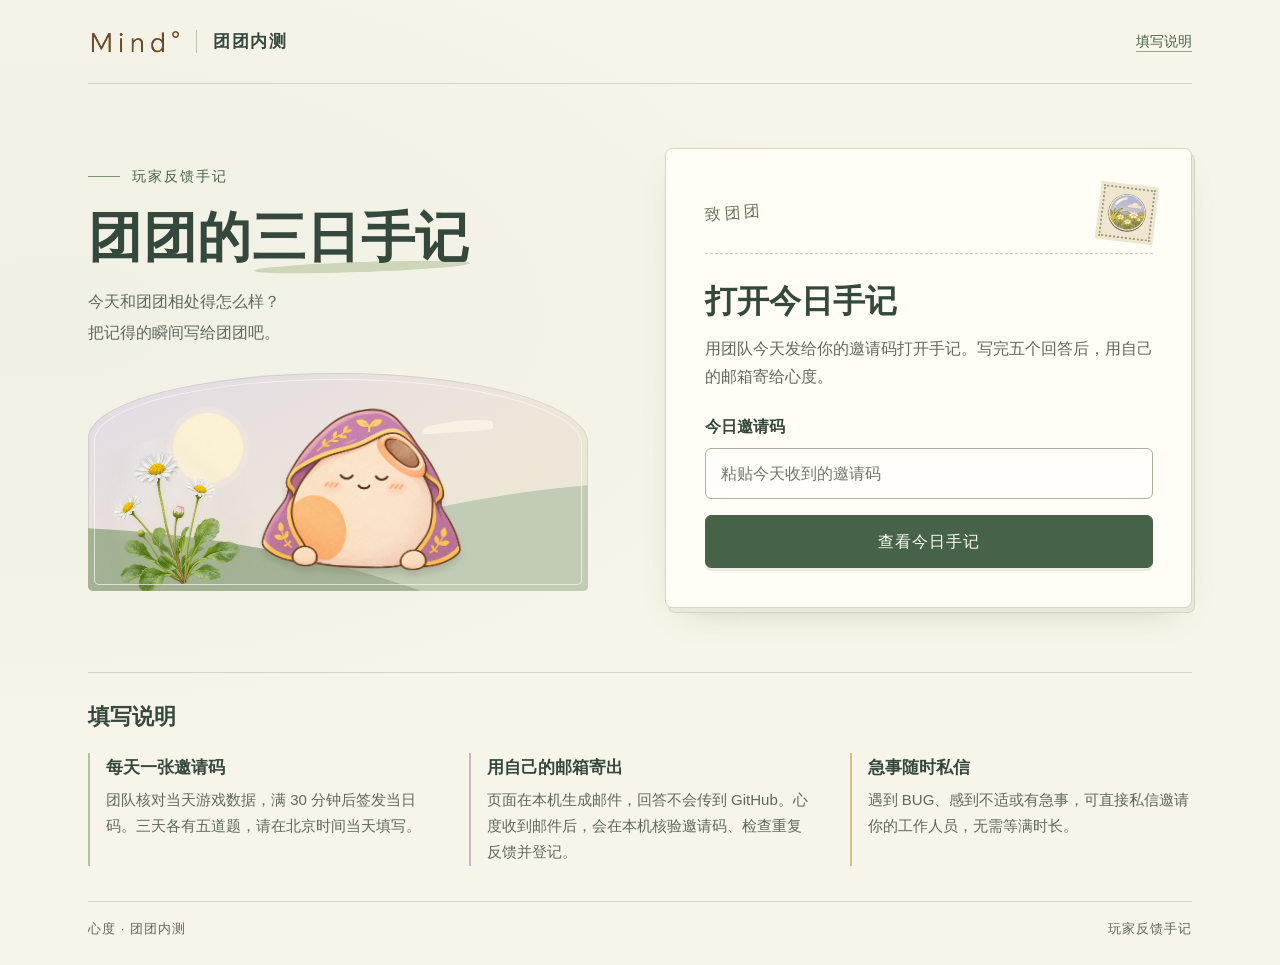
==== feedback/index.html @ ce43cf15 "发布团团三天内测的每日反馈网页" ====
<!doctype html>
<html lang="zh-CN">
<head>
  <meta charset="utf-8">
  <meta name="viewport" content="width=device-width, initial-scale=1">
  <meta name="referrer" content="no-referrer">
  <meta http-equiv="Content-Security-Policy" content="connect-src 'none'; form-action 'none'; object-src 'none'; base-uri 'none'">
  <meta name="robots" content="noindex, nofollow">
  <meta name="theme-color" content="#f7f4e9">
  <title>团团的三日手记 · 心度内测反馈</title>
  <link rel="icon" href="./art/meadow.png">
  <link rel="stylesheet" href="./style.css">
  <script src="./questions.js" defer></script>
  <script src="./app.js" defer></script>
</head>
<body>
  <a class="skip" href="#entry">跳到反馈入口</a>
  <header class="mast shell">
    <div class="brand"><span class="logo"><img src="./art/mind-logo.jpg" alt="心度 Mind°"></span><span>团团内测</span></div>
    <a href="#guide" class="guide-link">填写说明</a>
  </header>
  <main class="shell">
    <div class="spread">
      <section class="cover" aria-labelledby="title">
        <p class="kicker"><span></span> 玩家反馈手记</p>
        <h1 id="title">团团的<span>三日手记</span></h1>
        <p class="intro">今天和团团相处得怎么样？<br>把记得的瞬间写给团团吧。</p>
        <div class="landscape" role="img" aria-label="戴着紫色披风的团团坐在开满雏菊的草坡上">
          <i class="sun"></i><i class="cloud"></i><i class="ridge far"></i><i class="ridge near"></i>
          <img class="flowers" src="./art/daisy.webp" alt="">
          <img class="mascot" src="./art/tuantuan.webp" alt="">
        </div>
      </section>
      <section id="entry" class="sheet" aria-labelledby="entry-title" tabindex="-1">
        <div class="letterhead">
          <span class="recipient">致团团</span>
          <span class="postage" aria-hidden="true"><img src="./art/meadow.png" alt=""></span>
        </div>
        <h2 id="entry-title" tabindex="-1">打开今日手记</h2>
        <p id="description" class="description">用团队今天发给你的邀请码打开手记。写完五个回答后，用自己的邮箱寄给心度。</p>
        <form id="login" autocomplete="off">
          <label for="code">今日邀请码</label>
          <input id="code" type="password" autocomplete="off" autocapitalize="none" spellcheck="false" placeholder="粘贴今天收到的邀请码" required>
          <button id="open" class="primary" type="submit" disabled>查看今日手记</button>
        </form>
        <div id="session" hidden>
          <ol class="days" aria-label="三天反馈日程">
            <li>第一天</li><li>第二天</li><li>第三天</li>
          </ol>
          <p id="facts" class="facts"></p>
          <form id="feedback" autocomplete="off" hidden>
            <div id="fields"></div>
            <p class="draft-note">写下游戏体验就好，请略去姓名、联系方式和私聊原文。草稿只留在当前页面，刷新或关闭会清空。</p>
            <button id="generate" class="primary" type="submit">生成反馈邮件</button>
          </form>
          <section id="letter" aria-labelledby="letter-title" hidden>
            <h3 id="letter-title" tabindex="-1">邮件草稿已备好</h3>
            <dl class="envelope">
              <dt>收件人</dt><dd id="recipient">2654362795@qq.com</dd>
              <dt>主题</dt><dd id="subject"></dd>
            </dl>
            <p>复制完整正文，或下载反馈文件作为附件。两种方式任选一种即可。</p>
            <div class="exports">
              <button id="copy" class="secondary" type="button">复制完整邮件正文</button>
              <button id="download" class="secondary" type="button">下载反馈 .txt</button>
            </div>
            <details id="manual">
              <summary>手动选择和复制正文</summary>
              <textarea id="body-text" aria-label="完整邮件正文" readonly autocomplete="off" spellcheck="false"></textarea>
            </details>
            <p>打开邮箱后，粘贴正文或添加刚下载的附件，再点「发送」。也可以在常用邮箱按上面的地址和主题新建邮件。</p>
            <a id="compose" class="primary compose" target="_blank" rel="noopener noreferrer">打开邮箱写信</a>
            <button id="edit" class="text-button" type="button">返回修改回答</button>
          </section>
          <button id="change" type="button" class="text-button">更换邀请码</button>
        </div>
        <p id="notice" role="status" aria-live="polite" aria-atomic="true"></p>
        <noscript><p>请启用 JavaScript 以打开手记并在本机生成邮件。</p></noscript>
      </section>
    </div>
    <section id="guide" class="guide" aria-labelledby="guide-title" tabindex="-1">
      <h2 id="guide-title">填写说明</h2>
      <div class="guide-grid">
        <div><h3>每天一张邀请码</h3><p>团队核对当天游戏数据，满 30 分钟后签发当日码。三天各有五道题，请在北京时间当天填写。</p></div>
        <div><h3>用自己的邮箱寄出</h3><p>页面在本机生成邮件，回答不会传到 GitHub。心度收到邮件后，会在本机核验邀请码、检查重复反馈并登记。</p></div>
        <div><h3>急事随时私信</h3><p>遇到 BUG、感到不适或有急事，可直接私信邀请你的工作人员，无需等满时长。</p></div>
      </div>
    </section>
  </main>
  <footer class="shell"><span>心度 · 团团内测</span><span>玩家反馈手记</span></footer>
</body>
</html>
---- feedback/style.css ----
:root {
  color-scheme: light;
  --paper: #f7f4e9;
  --sheet: #fffdf5;
  --ink: #34483c;
  --muted: #5f695b;
  --green: #466248;
  --line: #d2d6c4;
  --serif: "Noto Serif SC", "Source Han Serif SC", "Songti SC", "STSong", "SimSun", serif;
  font: 100%/1.75 "PingFang SC", "Microsoft YaHei", sans-serif;
  color: var(--ink);
  background: var(--paper);
}
* { box-sizing: border-box; }
[hidden] { display: none !important; }
body {
  margin: 0;
  background: radial-gradient(ellipse at 4% 33%, #e5eadc66, transparent 46%), var(--paper);
  -webkit-font-smoothing: antialiased;
}
button, input, textarea { font: inherit; }
button, a { touch-action: manipulation; }
button { cursor: pointer; }
button:disabled { cursor: wait; opacity: .65; }
:focus-visible { outline: 3px solid #9a7348; outline-offset: 4px; }
h1, h2, h3, p { margin: 0; }
h1, h2, h3 { font-family: var(--serif); }
.shell { width: min(69rem, calc(100% - 6rem)); margin-inline: auto; }
.skip { position: absolute; left: 1rem; top: 0; transform: translateY(-150%); background: white; padding: .5rem; z-index: 2; }
.skip:focus { transform: none; }
.mast, .brand, footer { display: flex; align-items: center; justify-content: space-between; }
.mast { min-height: 5.25rem; border-bottom: 1px solid var(--line); }
.brand { justify-content: start; gap: 1rem; font: 600 1.05rem var(--serif); letter-spacing: .1em; }
.brand > span + span { padding-left: 1rem; border-left: 1px solid #bdc2af; }
.logo { display: block; width: 5.75rem; height: 1.9rem; position: relative; overflow: hidden; mix-blend-mode: multiply; }
.logo img { position: absolute; width: 10.25rem; max-width: none; left: -2rem; top: -1.93rem; filter: brightness(1.1) contrast(1.12); }
.guide-link, .text-button { color: var(--green); font-size: .9rem; text-underline-offset: 5px; }
.guide-link { text-decoration-color: #98a68e; padding-block: .65rem; }
.spread {
  display: grid; grid-template-columns: minmax(0, .95fr) minmax(0, 1fr); align-items: center;
  gap: clamp(2rem, 6vw, 5.25rem); padding: clamp(2.5rem, 5vw, 4.5rem) 0;
}
.cover { min-width: 0; }
.kicker { display: flex; align-items: center; gap: .75rem; font-size: .875rem; color: var(--green); letter-spacing: .14em; }
.kicker span { width: 2rem; border-top: 1px solid #819174; }
h1 { font-size: clamp(2.3rem, 4.2vw, 3.8rem); letter-spacing: .01em; line-height: 1.35; margin: .8rem 0; }
h1 span { position: relative; white-space: nowrap; isolation: isolate; }
h1 span::after { content: ""; position: absolute; left: 1%; right: 0; bottom: -.08em; height: .19em; z-index: -1; background: #cdd6b6; border-radius: 50%; transform: rotate(-2deg); }
.intro, .description, .guide p, .draft-note { color: var(--muted); }
.intro { line-height: 1.9; }
.landscape {
  height: clamp(11.5rem, 17vw, 15rem); margin-top: 1.6rem; isolation: isolate; position: relative; overflow: hidden;
  background: linear-gradient(152deg, #e1dbe6, #eee6d8 61%, #e5e7d5);
  border-radius: 50% 50% 5px 5px / 30% 32% 5px 5px;
  box-shadow: inset 0 0 0 1px #8695783a;
}
.landscape::after { content: ""; position: absolute; inset: 6px; border: 1px solid #fffaf4a6; border-radius: inherit; pointer-events: none; }
.sun { position: absolute; width: 14%; aspect-ratio: 1; top: 18%; left: 17%; border-radius: 50%; background: #fbf1d4; box-shadow: 0 0 0 6px #fff1d540; }
.cloud { position: absolute; width: 14%; height: 5%; top: 22%; right: 19%; background: #fff8e9ac; border-radius: 90% 50% 20% 15%; transform: rotate(-4deg); }
.ridge { position: absolute; width: 135%; height: 83%; border-radius: 50%; }
.far { top: 57%; left: 14%; background: #c1cbb5; transform: rotate(-10deg); }
.near { top: 77%; right: 8%; background: #a4b395; transform: rotate(9deg); }
.mascot, .flowers { position: absolute; object-fit: contain; }
.mascot { height: 91%; width: 56%; left: 27%; bottom: 0; filter: drop-shadow(0 6px 3px #51463029); transform: rotate(2deg); }
.flowers { height: 80%; width: 33%; left: 0; bottom: -8%; transform: rotate(-15deg); }
.sheet {
  position: relative; min-width: 0; background: var(--sheet); border: 1px solid #d5d4c2;
  border-radius: .45rem; padding: clamp(1.5rem, 3vw, 2.7rem); scroll-margin: 1rem;
  box-shadow: 3px 5px 0 -1px #eae8dc, 3px 5px 0 0 #d4d4c3, 0 15px 35px -20px #5f614d66;
}
.letterhead { display: flex; justify-content: space-between; align-items: center; margin-bottom: 1.5rem; padding-bottom: .85rem; border-bottom: 1px dashed #cdd0bf; }
.recipient { font-family: var(--serif); font-size: 1rem; color: #69745e; letter-spacing: .2em; transform: rotate(-4deg); }
.postage {
  display: grid; place-items: center; width: 3.25rem; aspect-ratio: 1; padding: 5px; background: #eee6ce;
  border: 2px dotted #9c977d; outline: 3px solid #eee6ce; transform: rotate(7deg);
}
.postage img { width: 100%; }
h2 { font-size: clamp(1.6rem, 2.6vw, 2rem); line-height: 1.45; }
.description { margin: .65rem 0 1.4rem; overflow-wrap: anywhere; }
label { display: block; font-weight: 600; margin-bottom: .45rem; }
input, textarea {
  width: 100%; min-width: 0; border: 1px solid #a6b29e; border-radius: .38rem; background: #fffefa;
  color: var(--ink); padding: .7rem .95rem; line-height: 1.65;
}
input::placeholder, textarea::placeholder { color: #71786a; }
.primary, .secondary {
  border-radius: .38rem; padding: .72rem 1.1rem; min-height: 46px;
}
.primary { display: block; width: 100%; border: 1px solid var(--green); background: var(--green); color: #fffdf7; margin-top: 1rem; letter-spacing: .06em; box-shadow: 0 3px 0 #30462d1a; }
.primary:enabled:hover, .compose:hover { background: #364e39; }
.secondary { background: #f5f6ec; color: var(--green); border: 1px solid #bdc8b5; }
.secondary:enabled:hover { background: #e9edde; }
.text-button { border: 0; background: transparent; padding: .7rem 0; text-decoration: underline; }
#letter { margin-top: 1.4rem; }
#letter h3 { font-size: 1.45rem; }
.envelope {
  display: grid; grid-template-columns: max-content minmax(0, 1fr); gap: .3rem 1rem;
  background: #f2f3e9; border: 1px solid var(--line); border-radius: .38rem; padding: .75rem 1rem;
}
.envelope dt { color: var(--muted); }
.envelope dd { margin: 0; font-weight: 600; overflow-wrap: anywhere; }
.exports { display: flex; flex-wrap: wrap; gap: .55rem; margin: .75rem 0; }
.exports button { flex: 1 1 10rem; }
#manual { margin: .5rem 0 1.2rem; }
#manual summary { cursor: pointer; color: var(--green); font-size: .9rem; }
#body-text { margin-top: .6rem; font: .9rem/1.6 monospace; overflow-wrap: anywhere; }
.compose { text-align: center; text-decoration: none; }
#change { display: block; margin: .75rem 0 0 auto; }
#letter:not([hidden]) + #change { border-top: 1px dashed var(--line); width: 100%; text-align: right; }
#notice:not(:empty) { margin-top: 1rem; border-left: 3px solid #aeb995; padding: .4rem .75rem; background: #f0f2e8; font-size: .925rem; overflow-wrap: anywhere; }
#notice.error:not(:empty) { background: #f8ede3; border-color: #b77d62; color: #793c2b; }
.opened .spread { align-items: start; }
.opened .cover { position: sticky; top: 2rem; }
.days { list-style: none; display: flex; padding: 0; margin: 0; gap: .45rem; }
.days li { flex: 1; text-align: center; padding: .38rem; background: #f0f0e7; color: #616a58; border-radius: 3px; font-size: .875rem; }
.days [aria-current] { color: #fff; background: var(--green); font-weight: 600; }
.facts { padding-block: .75rem; font-size: .9rem; color: #53614f; border-bottom: 1px dashed var(--line); }
.question { margin-top: 1.55rem; }
.question label { font-family: var(--serif); font-size: 1.08rem; line-height: 1.65; }
.question b { color: #786783; font: 500 1.15rem Georgia, serif; margin-right: .5rem; }
textarea { display: block; resize: vertical; min-height: 7rem; }
.draft-note { font-size: .9rem; margin-top: 1.25rem; }
.guide { padding: 1.75rem 0 2.2rem; border-top: 1px solid var(--line); scroll-margin: 1.5rem; }
.guide h2 { font-size: 1.4rem; margin-bottom: 1.25rem; }
.guide-grid { display: grid; grid-template-columns: repeat(3, 1fr); gap: clamp(1rem, 3vw, 3rem); }
.guide-grid > div { border-left: 2px solid #b4c0a5; padding-left: 1rem; }
.guide-grid > div:nth-child(2) { border-color: #c4b4cc; }
.guide-grid > div:last-child { border-color: #d3bd88; }
.guide h3 { font-size: 1.06rem; margin-bottom: .25rem; }
.guide p { font-size: .94rem; }
footer { padding: 1rem 0 1.5rem; border-top: 1px solid var(--line); color: var(--muted); font-size: .81rem; letter-spacing: .08em; }
@media (max-width: 52rem) {
  .shell { width: min(38rem, calc(100% - 2.5rem)); }
  .mast { min-height: 4.2rem; }
  .spread { grid-template-columns: 1fr; padding-block: 1.8rem 2.2rem; gap: 1.4rem; }
  .cover { position: relative; }
  .intro { max-width: 64%; }
  .landscape { position: absolute; right: 0; bottom: 0; width: 32%; height: auto; aspect-ratio: 1.26; margin: 0; }
  h1 { font-size: clamp(2rem, 6vw, 2.8rem); margin: .5rem 0; }
  .opened .cover { position: static; }
  .opened .intro, .opened .landscape { display: none; }
  .opened h1 { margin-bottom: 0; }
  .guide-grid { grid-template-columns: 1fr; gap: 1rem; }
}
@media (max-width: 28rem) {
  .shell { width: calc(100% - 2rem); }
  .intro { font-size: .94rem; max-width: 65%; }
  .brand { gap: .5rem; }
  .brand > span + span { padding-left: .7rem; }
  .sheet { padding: 1.25rem; }
  .letterhead { margin-bottom: 1rem; }
  .postage { width: 2.65rem; }
  .landscape { max-height: 5rem; }
}
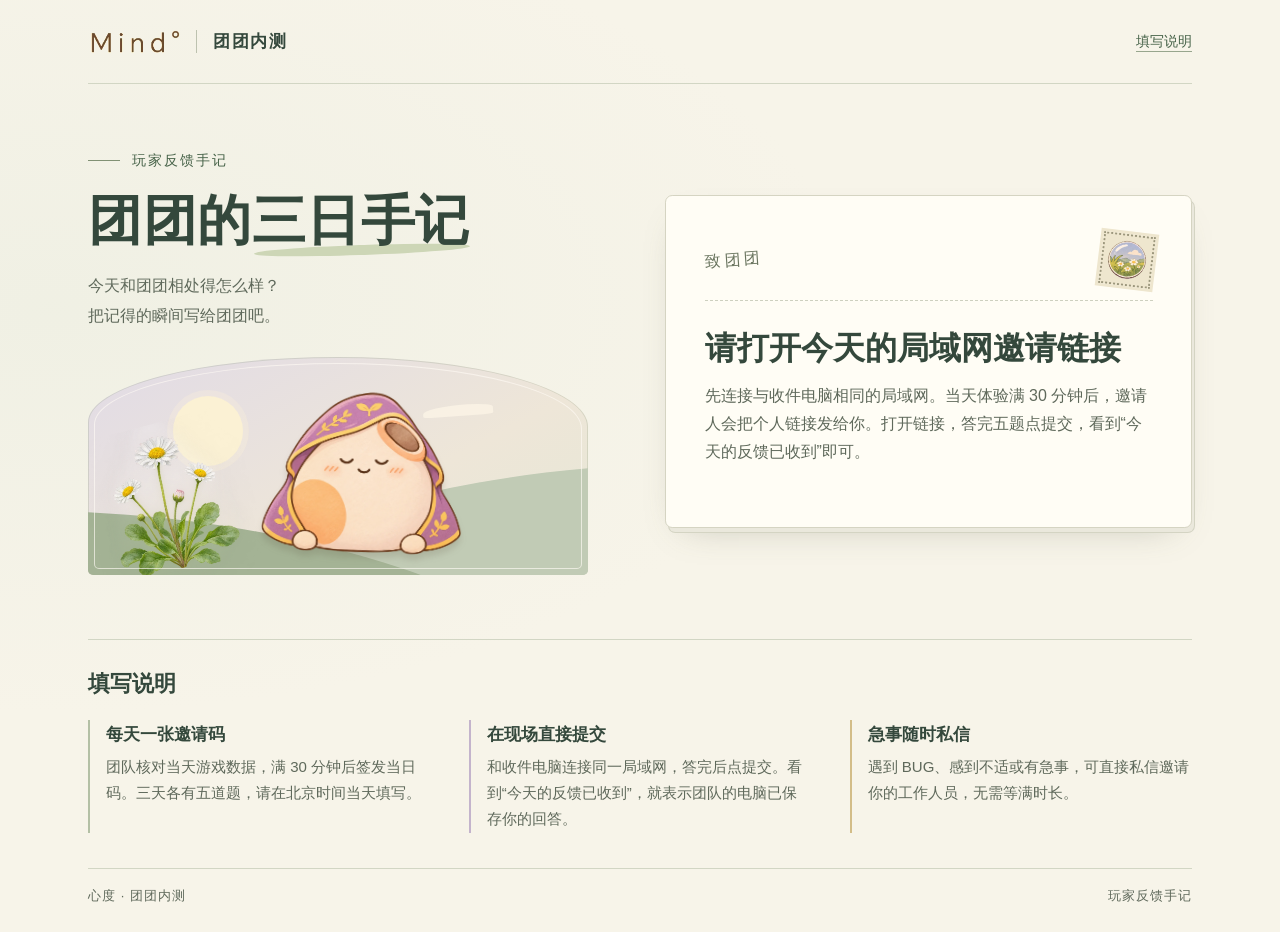
==== commit f2477c09: "更新现场局域网填答说明，停用公网反馈表" ====
--- a/feedback/index.html
+++ b/feedback/index.html
@@ -4,14 +4,12 @@
   <meta charset="utf-8">
   <meta name="viewport" content="width=device-width, initial-scale=1">
   <meta name="referrer" content="no-referrer">
-  <meta http-equiv="Content-Security-Policy" content="connect-src 'none'; form-action 'none'; object-src 'none'; base-uri 'none'">
+  <meta http-equiv="Content-Security-Policy" content="default-src 'self'; connect-src 'none'; script-src 'none'; style-src 'self'; form-action 'none'; object-src 'none'; base-uri 'none'">
   <meta name="robots" content="noindex, nofollow">
   <meta name="theme-color" content="#f7f4e9">
   <title>团团的三日手记 · 心度内测反馈</title>
   <link rel="icon" href="./art/meadow.png">
   <link rel="stylesheet" href="./style.css">
-  <script src="./questions.js" defer></script>
-  <script src="./app.js" defer></script>
 </head>
 <body>
   <a class="skip" href="#entry">跳到反馈入口</a>
@@ -31,58 +29,17 @@
           <img class="mascot" src="./art/tuantuan.webp" alt="">
         </div>
       </section>
-      <section id="entry" class="sheet" aria-labelledby="entry-title" tabindex="-1">
-        <div class="letterhead">
-          <span class="recipient">致团团</span>
-          <span class="postage" aria-hidden="true"><img src="./art/meadow.png" alt=""></span>
-        </div>
-        <h2 id="entry-title" tabindex="-1">打开今日手记</h2>
-        <p id="description" class="description">用团队今天发给你的邀请码打开手记。写完五个回答后，用自己的邮箱寄给心度。</p>
-        <form id="login" autocomplete="off">
-          <label for="code">今日邀请码</label>
-          <input id="code" type="password" autocomplete="off" autocapitalize="none" spellcheck="false" placeholder="粘贴今天收到的邀请码" required>
-          <button id="open" class="primary" type="submit" disabled>查看今日手记</button>
-        </form>
-        <div id="session" hidden>
-          <ol class="days" aria-label="三天反馈日程">
-            <li>第一天</li><li>第二天</li><li>第三天</li>
-          </ol>
-          <p id="facts" class="facts"></p>
-          <form id="feedback" autocomplete="off" hidden>
-            <div id="fields"></div>
-            <p class="draft-note">写下游戏体验就好，请略去姓名、联系方式和私聊原文。草稿只留在当前页面，刷新或关闭会清空。</p>
-            <button id="generate" class="primary" type="submit">生成反馈邮件</button>
-          </form>
-          <section id="letter" aria-labelledby="letter-title" hidden>
-            <h3 id="letter-title" tabindex="-1">邮件草稿已备好</h3>
-            <dl class="envelope">
-              <dt>收件人</dt><dd id="recipient">2654362795@qq.com</dd>
-              <dt>主题</dt><dd id="subject"></dd>
-            </dl>
-            <p>复制完整正文，或下载反馈文件作为附件。两种方式任选一种即可。</p>
-            <div class="exports">
-              <button id="copy" class="secondary" type="button">复制完整邮件正文</button>
-              <button id="download" class="secondary" type="button">下载反馈 .txt</button>
-            </div>
-            <details id="manual">
-              <summary>手动选择和复制正文</summary>
-              <textarea id="body-text" aria-label="完整邮件正文" readonly autocomplete="off" spellcheck="false"></textarea>
-            </details>
-            <p>打开邮箱后，粘贴正文或添加刚下载的附件，再点「发送」。也可以在常用邮箱按上面的地址和主题新建邮件。</p>
-            <a id="compose" class="primary compose" target="_blank" rel="noopener noreferrer">打开邮箱写信</a>
-            <button id="edit" class="text-button" type="button">返回修改回答</button>
-          </section>
-          <button id="change" type="button" class="text-button">更换邀请码</button>
-        </div>
-        <p id="notice" role="status" aria-live="polite" aria-atomic="true"></p>
-        <noscript><p>请启用 JavaScript 以打开手记并在本机生成邮件。</p></noscript>
+      <section id="entry" class="sheet">
+        <div class="letterhead"><span class="recipient">致团团</span><span class="postage" aria-hidden="true"><img src="./art/meadow.png" alt=""></span></div>
+        <h2>请打开今天的局域网邀请链接</h2>
+        <p class="description">先连接与收件电脑相同的局域网。当天体验满 30 分钟后，邀请人会把个人链接发给你。打开链接，答完五题点提交，看到“今天的反馈已收到”即可。</p>
       </section>
     </div>
     <section id="guide" class="guide" aria-labelledby="guide-title" tabindex="-1">
       <h2 id="guide-title">填写说明</h2>
       <div class="guide-grid">
         <div><h3>每天一张邀请码</h3><p>团队核对当天游戏数据，满 30 分钟后签发当日码。三天各有五道题，请在北京时间当天填写。</p></div>
-        <div><h3>用自己的邮箱寄出</h3><p>页面在本机生成邮件，回答不会传到 GitHub。心度收到邮件后，会在本机核验邀请码、检查重复反馈并登记。</p></div>
+        <div><h3>在现场直接提交</h3><p>和收件电脑连接同一局域网，答完后点提交。看到“今天的反馈已收到”，就表示团队的电脑已保存你的回答。</p></div>
         <div><h3>急事随时私信</h3><p>遇到 BUG、感到不适或有急事，可直接私信邀请你的工作人员，无需等满时长。</p></div>
       </div>
     </section>
--- a/feedback/style.css
+++ b/feedback/style.css
@@ -143,6 +143,9 @@
   .guide-grid { grid-template-columns: 1fr; gap: 1rem; }
 }
 @media (max-width: 28rem) {
+  .envelope { grid-template-columns: 1fr; gap: 0; }
+  .envelope dd + dt { margin-top: .5rem; }
+  .envelope dt { font-size: .875rem; }
   .shell { width: calc(100% - 2rem); }
   .intro { font-size: .94rem; max-width: 65%; }
   .brand { gap: .5rem; }
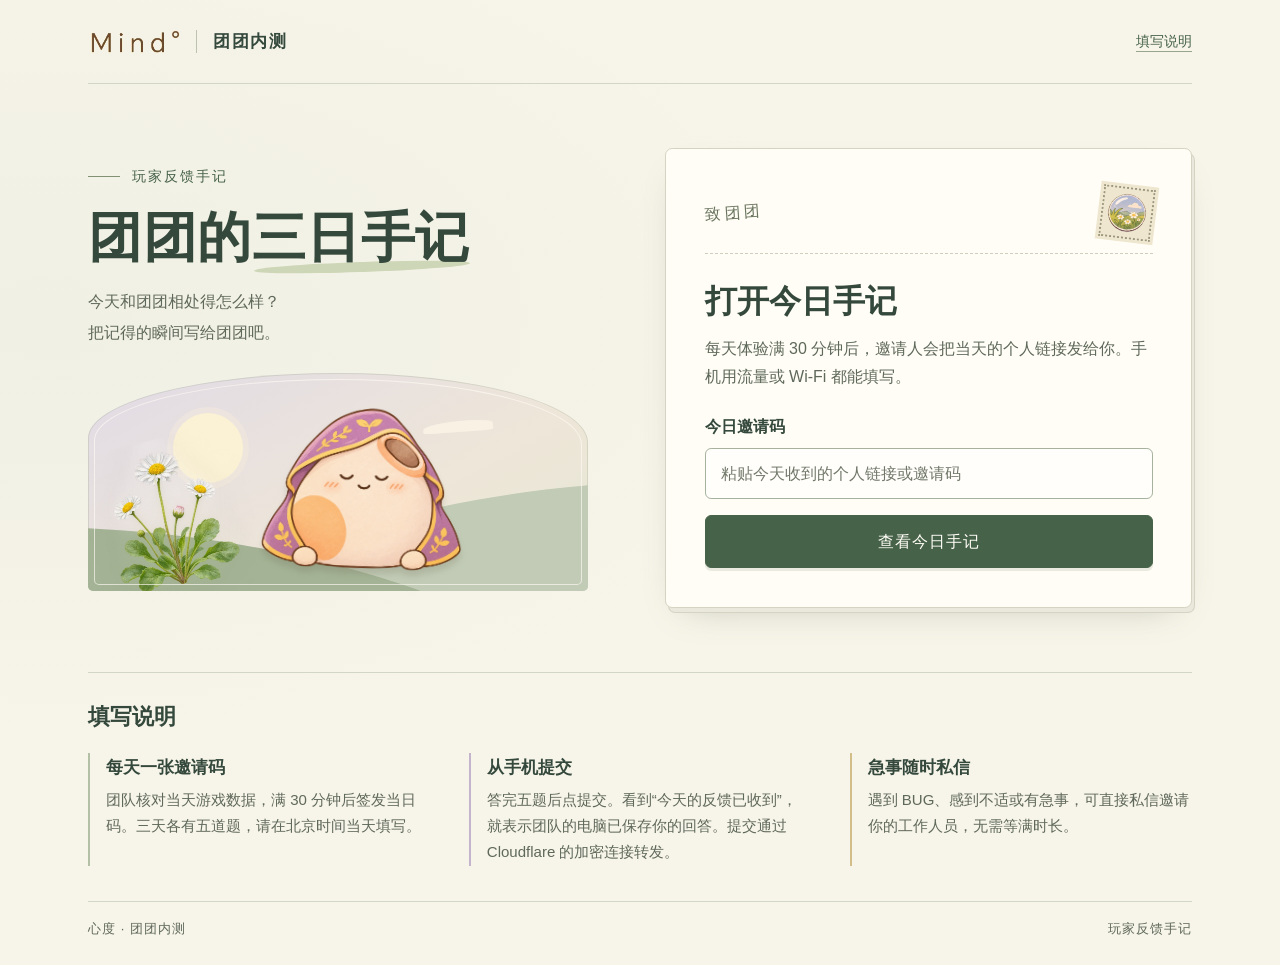
==== commit 1e67ad4b: "Publish the three-day remote feedback form" ====
--- a/feedback/index.html
+++ b/feedback/index.html
@@ -4,12 +4,14 @@
   <meta charset="utf-8">
   <meta name="viewport" content="width=device-width, initial-scale=1">
   <meta name="referrer" content="no-referrer">
-  <meta http-equiv="Content-Security-Policy" content="default-src 'self'; connect-src 'none'; script-src 'none'; style-src 'self'; form-action 'none'; object-src 'none'; base-uri 'none'">
+  <meta http-equiv="Content-Security-Policy" content="default-src 'self'; connect-src 'self' https://*.trycloudflare.com; script-src 'self'; style-src 'self'; form-action 'none'; object-src 'none'; base-uri 'none'">
   <meta name="robots" content="noindex, nofollow">
   <meta name="theme-color" content="#f7f4e9">
   <title>团团的三日手记 · 心度内测反馈</title>
   <link rel="icon" href="./art/meadow.png">
   <link rel="stylesheet" href="./style.css">
+  <script src="./questions.js" defer></script>
+  <script src="./app.js" defer></script>
 </head>
 <body>
   <a class="skip" href="#entry">跳到反馈入口</a>
@@ -29,17 +31,43 @@
           <img class="mascot" src="./art/tuantuan.webp" alt="">
         </div>
       </section>
-      <section id="entry" class="sheet">
-        <div class="letterhead"><span class="recipient">致团团</span><span class="postage" aria-hidden="true"><img src="./art/meadow.png" alt=""></span></div>
-        <h2>请打开今天的局域网邀请链接</h2>
-        <p class="description">先连接与收件电脑相同的局域网。当天体验满 30 分钟后，邀请人会把个人链接发给你。打开链接，答完五题点提交，看到“今天的反馈已收到”即可。</p>
+      <section id="entry" class="sheet" aria-labelledby="entry-title" tabindex="-1">
+        <div class="letterhead">
+          <span class="recipient">致团团</span>
+          <span class="postage" aria-hidden="true"><img src="./art/meadow.png" alt=""></span>
+        </div>
+        <h2 id="entry-title" tabindex="-1">打开今日手记</h2>
+        <p id="description" class="description">每天体验满 30 分钟后，邀请人会把当天的个人链接发给你。手机用流量或 Wi-Fi 都能填写。</p>
+        <form id="login" autocomplete="off">
+          <label for="code">今日邀请码</label>
+          <input id="code" type="password" autocomplete="off" autocapitalize="none" spellcheck="false" placeholder="粘贴今天收到的个人链接或邀请码" required>
+          <button id="open" class="primary" type="submit" disabled>查看今日手记</button>
+        </form>
+        <div id="session" hidden>
+          <ol class="days" aria-label="三天反馈日程">
+            <li>第一天</li><li>第二天</li><li>第三天</li>
+          </ol>
+          <p id="facts" class="facts"></p>
+          <form id="feedback" autocomplete="off" hidden>
+            <div id="fields"></div>
+            <p class="draft-note">写下游戏体验就好，请略去姓名、联系方式和私聊原文。草稿只留在当前页面，刷新或关闭会清空。</p>
+            <button id="generate" class="primary" type="submit">提交今日反馈</button>
+          </form>
+          <section id="letter" aria-labelledby="letter-title" hidden>
+            <h3 id="letter-title" tabindex="-1">今天的反馈已收到</h3>
+            <p>入库成功。你的五个回答已存入团队的电脑，可以关闭本页了。</p>
+          </section>
+          <button id="change" type="button" class="text-button">更换邀请码</button>
+        </div>
+        <p id="notice" role="status" aria-live="polite" aria-atomic="true"></p>
+        <noscript><p>请启用 JavaScript 以打开手记并提交反馈。</p></noscript>
       </section>
     </div>
     <section id="guide" class="guide" aria-labelledby="guide-title" tabindex="-1">
       <h2 id="guide-title">填写说明</h2>
       <div class="guide-grid">
         <div><h3>每天一张邀请码</h3><p>团队核对当天游戏数据，满 30 分钟后签发当日码。三天各有五道题，请在北京时间当天填写。</p></div>
-        <div><h3>在现场直接提交</h3><p>和收件电脑连接同一局域网，答完后点提交。看到“今天的反馈已收到”，就表示团队的电脑已保存你的回答。</p></div>
+        <div><h3>从手机提交</h3><p>答完五题后点提交。看到“今天的反馈已收到”，就表示团队的电脑已保存你的回答。提交通过 Cloudflare 的加密连接转发。</p></div>
         <div><h3>急事随时私信</h3><p>遇到 BUG、感到不适或有急事，可直接私信邀请你的工作人员，无需等满时长。</p></div>
       </div>
     </section>
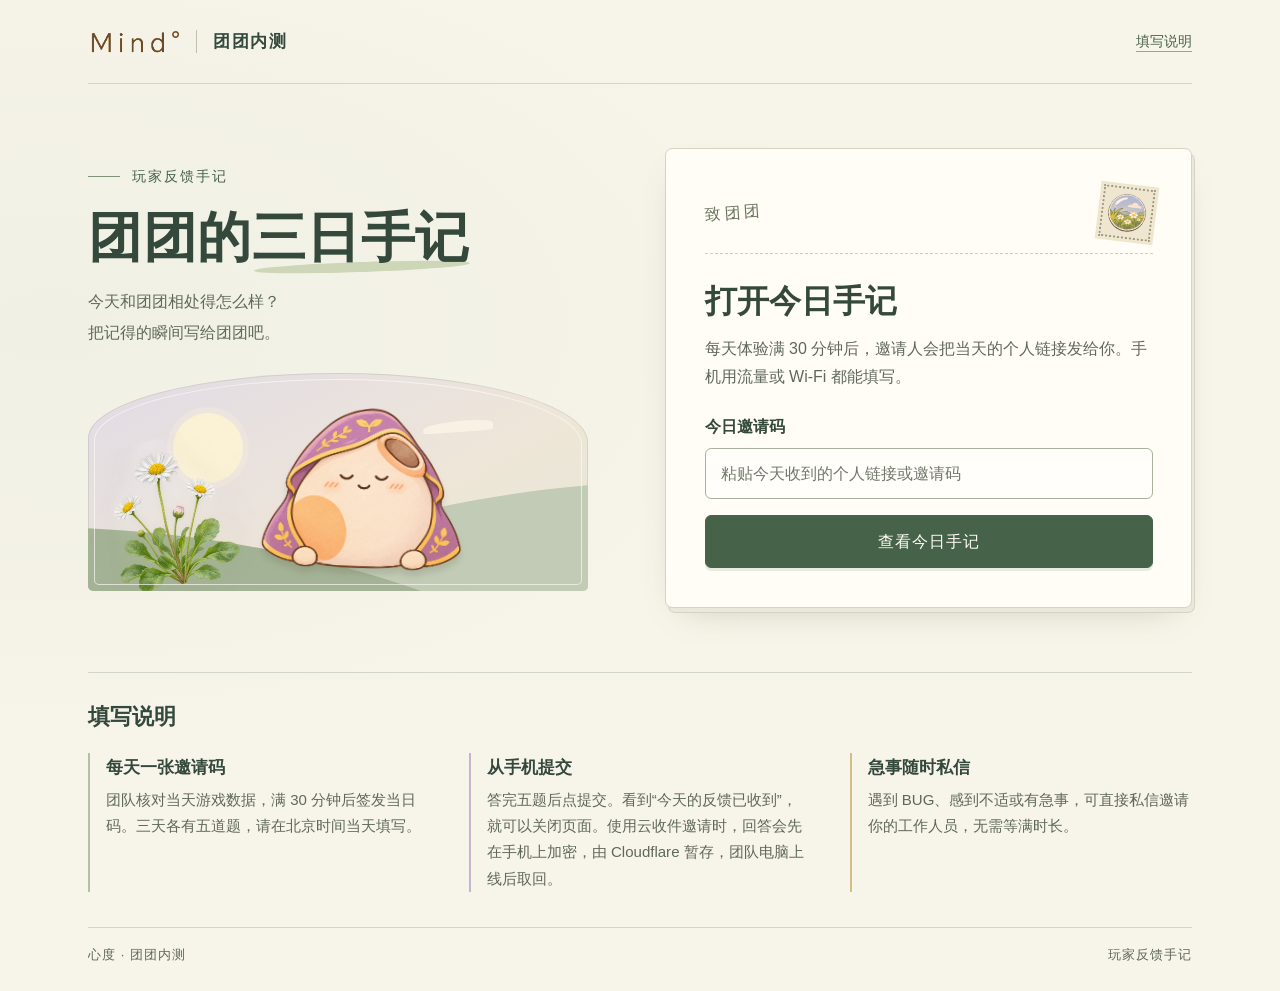
==== commit e4cff3c2: "Support sealed cloud receipts in the player feedback form" ====
--- a/feedback/index.html
+++ b/feedback/index.html
@@ -4,14 +4,14 @@
   <meta charset="utf-8">
   <meta name="viewport" content="width=device-width, initial-scale=1">
   <meta name="referrer" content="no-referrer">
-  <meta http-equiv="Content-Security-Policy" content="default-src 'self'; connect-src 'self' https://*.trycloudflare.com; script-src 'self'; style-src 'self'; form-action 'none'; object-src 'none'; base-uri 'none'">
+  <meta http-equiv="Content-Security-Policy" content="default-src 'self'; connect-src 'self' https://*.trycloudflare.com https://*.workers.dev; script-src 'self'; style-src 'self'; form-action 'none'; object-src 'none'; base-uri 'none'">
   <meta name="robots" content="noindex, nofollow">
   <meta name="theme-color" content="#f7f4e9">
   <title>团团的三日手记 · 心度内测反馈</title>
   <link rel="icon" href="./art/meadow.png">
   <link rel="stylesheet" href="./style.css">
   <script src="./questions.js" defer></script>
-  <script src="./app.js" defer></script>
+  <script src="./app.js?v=cloud-inbox-2" defer></script>
 </head>
 <body>
   <a class="skip" href="#entry">跳到反馈入口</a>
@@ -55,7 +55,7 @@
           </form>
           <section id="letter" aria-labelledby="letter-title" hidden>
             <h3 id="letter-title" tabindex="-1">今天的反馈已收到</h3>
-            <p>入库成功。你的五个回答已存入团队的电脑，可以关闭本页了。</p>
+            <p id="receipt-detail">入库成功。你的五个回答已存入团队的电脑，可以关闭本页了。</p>
           </section>
           <button id="change" type="button" class="text-button">更换邀请码</button>
         </div>
@@ -67,7 +67,7 @@
       <h2 id="guide-title">填写说明</h2>
       <div class="guide-grid">
         <div><h3>每天一张邀请码</h3><p>团队核对当天游戏数据，满 30 分钟后签发当日码。三天各有五道题，请在北京时间当天填写。</p></div>
-        <div><h3>从手机提交</h3><p>答完五题后点提交。看到“今天的反馈已收到”，就表示团队的电脑已保存你的回答。提交通过 Cloudflare 的加密连接转发。</p></div>
+        <div><h3>从手机提交</h3><p>答完五题后点提交。看到“今天的反馈已收到”，就可以关闭页面。使用云收件邀请时，回答会先在手机上加密，由 Cloudflare 暂存，团队电脑上线后取回。</p></div>
         <div><h3>急事随时私信</h3><p>遇到 BUG、感到不适或有急事，可直接私信邀请你的工作人员，无需等满时长。</p></div>
       </div>
     </section>
